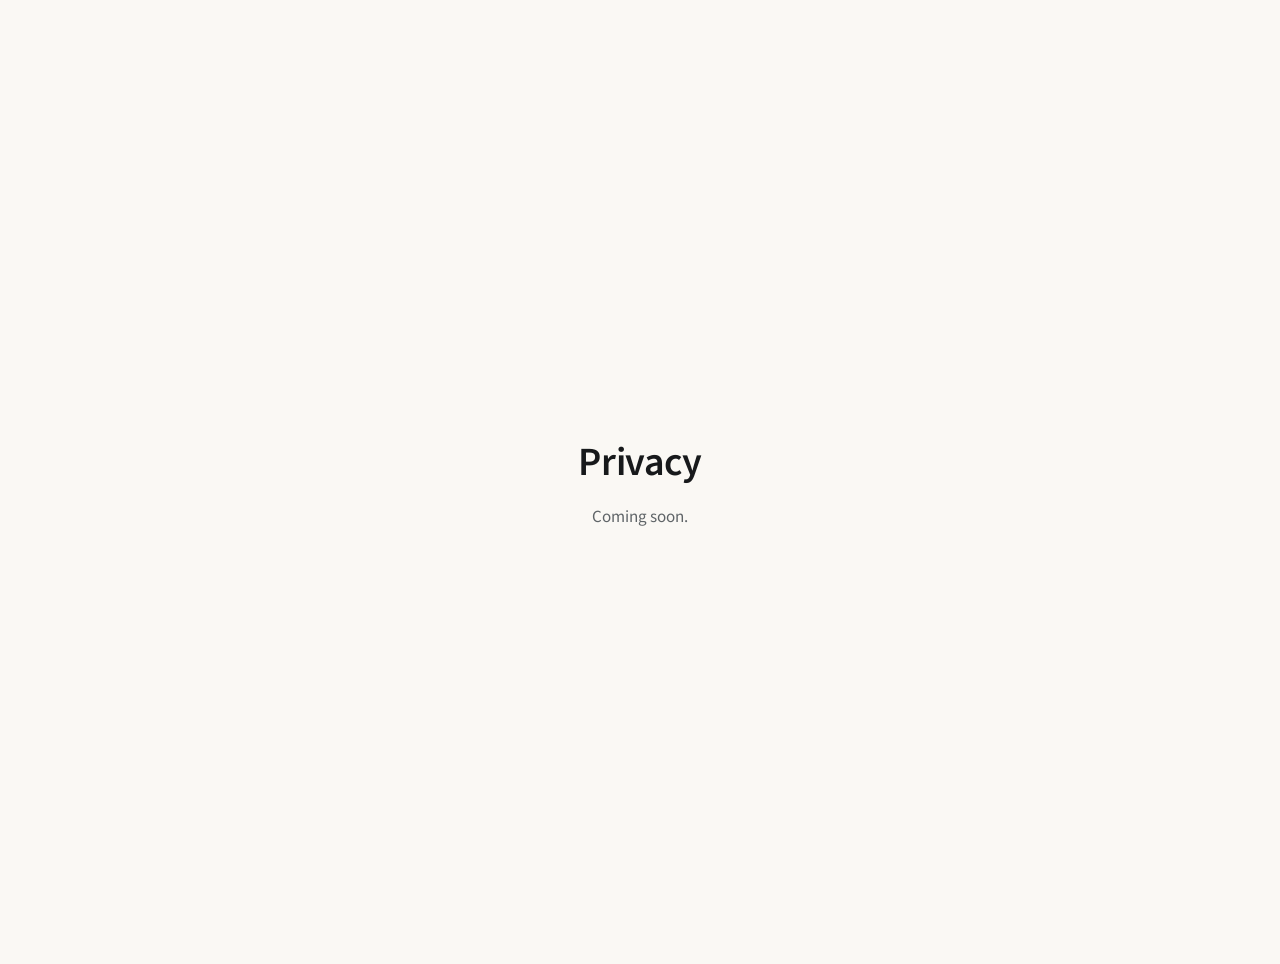
==== privacy/index.html @ 16b5267e "Landing page, privacy and terms placeholders, CNAME Google's OAuth Branding page needs an authorized" ====
<!doctype html>
<html lang="en">
<head>
<meta charset="utf-8">
<meta name="viewport" content="width=device-width, initial-scale=1">
<title>Privacy &middot; Classifido</title>
<link rel="preconnect" href="https://fonts.googleapis.com">
<link rel="preconnect" href="https://fonts.gstatic.com" crossorigin>
<link rel="stylesheet"
      href="https://fonts.googleapis.com/css2?family=Source+Sans+3:wght@400;600&display=swap">
<style>
/* A placeholder so this URL is neither a 404 nor a blank page. The real
   content lands next trip; the ground, ink and type are the landing page's. */
body {
  margin: 0;
  min-height: 100vh;
  min-height: 100svh;
  display: flex;
  align-items: center;
  justify-content: center;
  background: #faf8f4;
  color: #17191b;
  font-family: 'Source Sans 3', -apple-system, BlinkMacSystemFont,
               'Segoe UI', Roboto, Helvetica, Arial, sans-serif;
  font-weight: 400;
  line-height: 1.5;
  text-align: center;
  padding: 2rem 1.5rem;
}
h1 {
  margin: 0;
  font-size: clamp(1.75rem, 5.5vmin, 2.5rem);
  font-weight: 600;
  letter-spacing: -0.01em;
}
p { margin: 0.75rem 0 0; color: #5f6467; font-size: 1.0625rem; }
</style>
</head>
<body>
<main>
  <h1>Privacy</h1>
  <p>Coming soon.</p>
</main>
</body>
</html>
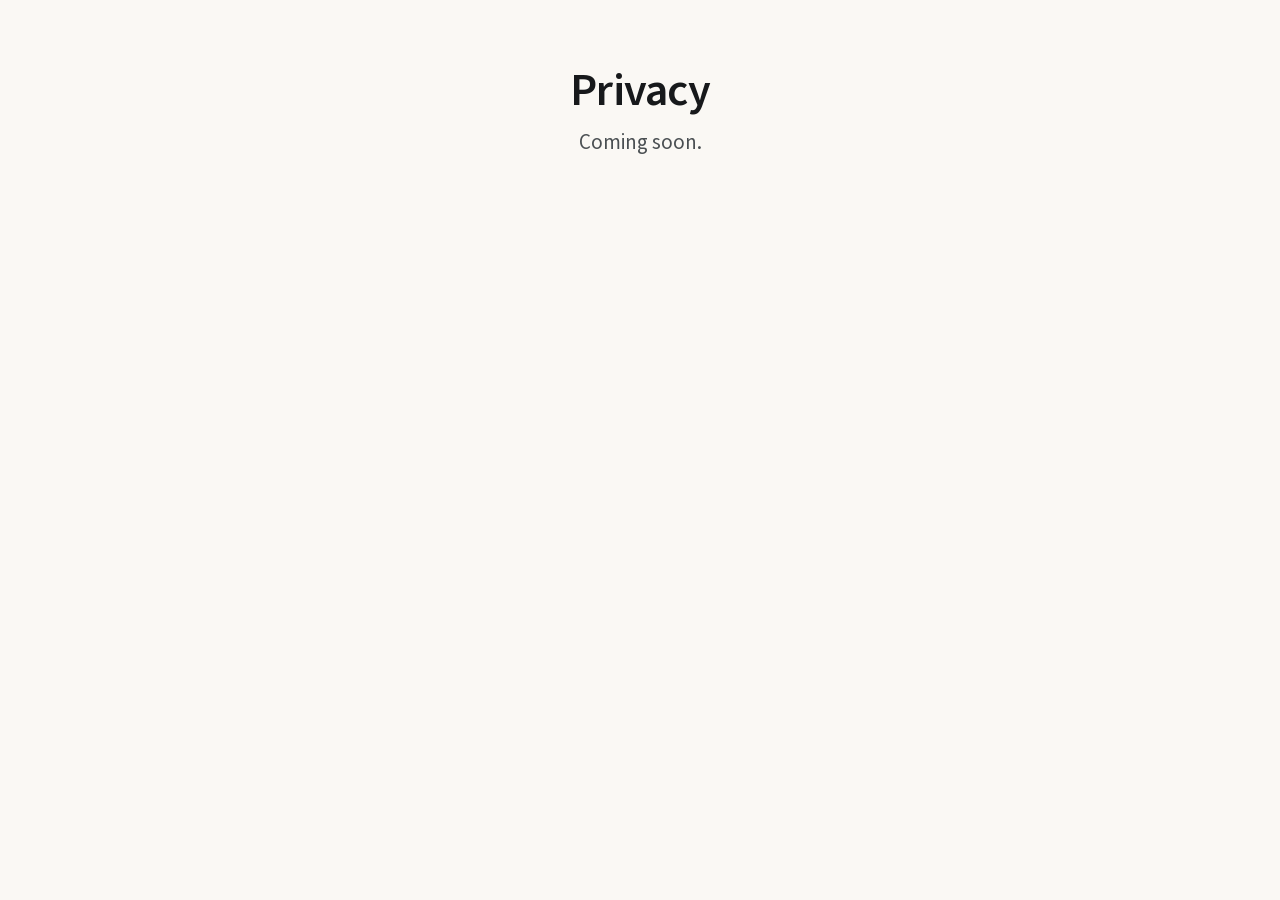
==== commit c3946b4d: "The name treatment is the sign-in page's lockup, copied from render.py The apex set the name as plai" ====
--- a/privacy/index.html
+++ b/privacy/index.html
@@ -2,44 +2,75 @@
 <html lang="en">
 <head>
 <meta charset="utf-8">
-<meta name="viewport" content="width=device-width, initial-scale=1">
+<meta name="viewport" content="width=device-width,initial-scale=1">
 <title>Privacy &middot; Classifido</title>
-<link rel="preconnect" href="https://fonts.googleapis.com">
-<link rel="preconnect" href="https://fonts.gstatic.com" crossorigin>
-<link rel="stylesheet"
-      href="https://fonts.googleapis.com/css2?family=Source+Sans+3:wght@400;600&display=swap">
 <style>
 /* A placeholder so this URL is neither a 404 nor a blank page. The real
-   content lands next trip; the ground, ink and type are the landing page's. */
+   content lands next trip. The ground, the ink, the faces and the muted body
+   colour are the sign-in page's, copied through index.html -- see the README
+   for where they came from. */
+@font-face { font-family: "Source Sans 3"; font-style: normal; font-weight: 400;
+             font-display: swap;
+             src: url("/fonts/SourceSans3-Regular.ttf.woff2") format("woff2"); }
+@font-face { font-family: "Source Sans 3"; font-style: normal; font-weight: 600;
+             font-display: swap;
+             src: url("/fonts/SourceSans3-Semibold.ttf.woff2") format("woff2"); }
+
+*, *::before, *::after { box-sizing: border-box; }
+html, body { height: 100%; }
+html { -webkit-text-size-adjust: 100%; }
 body {
   margin: 0;
-  min-height: 100vh;
-  min-height: 100svh;
-  display: flex;
-  align-items: center;
-  justify-content: center;
   background: #faf8f4;
   color: #17191b;
-  font-family: 'Source Sans 3', -apple-system, BlinkMacSystemFont,
-               'Segoe UI', Roboto, Helvetica, Arial, sans-serif;
-  font-weight: 400;
-  line-height: 1.5;
+  font-family: "Source Sans 3", system-ui, sans-serif;
+  --pad-top: 67px;
+  --col-pad: 80px;
+  --col-max: 620px;
+  --heading: 46px;
+  --tagline: 21px;
+}
+@media (max-width: 1014px) {
+  body { --pad-top: 273px; --col-pad: 64px; --col-max: 560px;
+         --heading: 42px; --tagline: 20px; }
+}
+@media (max-width: 612px) {
+  body { --pad-top: 161px; --col-pad: 26px; --col-max: 390px;
+         --heading: 33px; --tagline: 17px; }
+}
+.frame {
+  min-height: 100%;
+  display: flex;
+  flex-direction: column;
+  align-items: center;
+  justify-content: flex-start;
+  padding-top: var(--pad-top);
+  padding-bottom: calc(24px + env(safe-area-inset-bottom));
+}
+.column {
+  display: flex;
+  flex-direction: column;
+  align-items: center;
+  gap: 14px;
+  padding: 0 var(--col-pad);
+  width: 100%;
+  max-width: var(--col-max);
   text-align: center;
-  padding: 2rem 1.5rem;
 }
 h1 {
   margin: 0;
-  font-size: clamp(1.75rem, 5.5vmin, 2.5rem);
   font-weight: 600;
-  letter-spacing: -0.01em;
+  letter-spacing: -.015em;
+  line-height: 1;
+  font-size: var(--heading);
 }
-p { margin: 0.75rem 0 0; color: #5f6467; font-size: 1.0625rem; }
+p { margin: 0; color: #4a4f52; line-height: 1.45; font-size: var(--tagline); }
 </style>
 </head>
 <body>
-<main>
-  <h1>Privacy</h1>
-  <p>Coming soon.</p>
-</main>
+<div class="frame"><div class="column">
+<h1>Privacy</h1>
+<p>Coming soon.</p>
+</div></div>
 </body>
 </html>
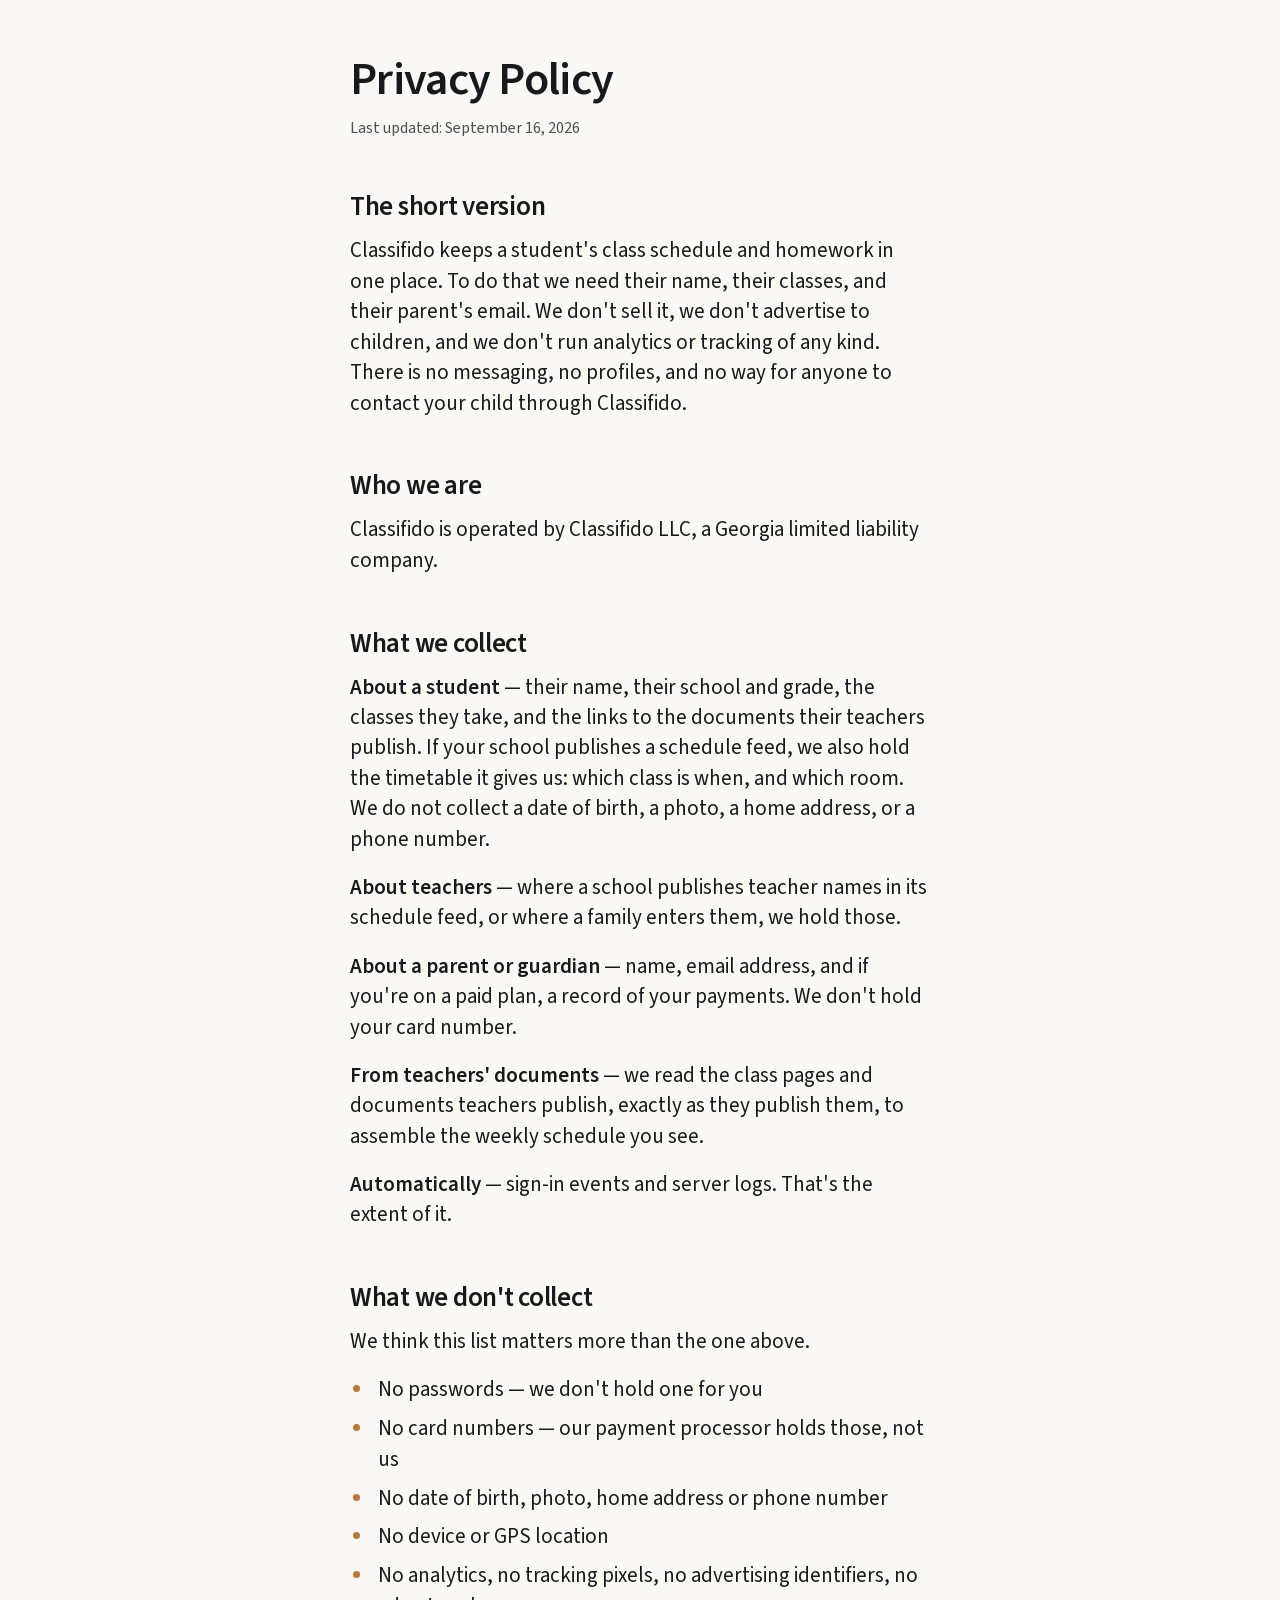
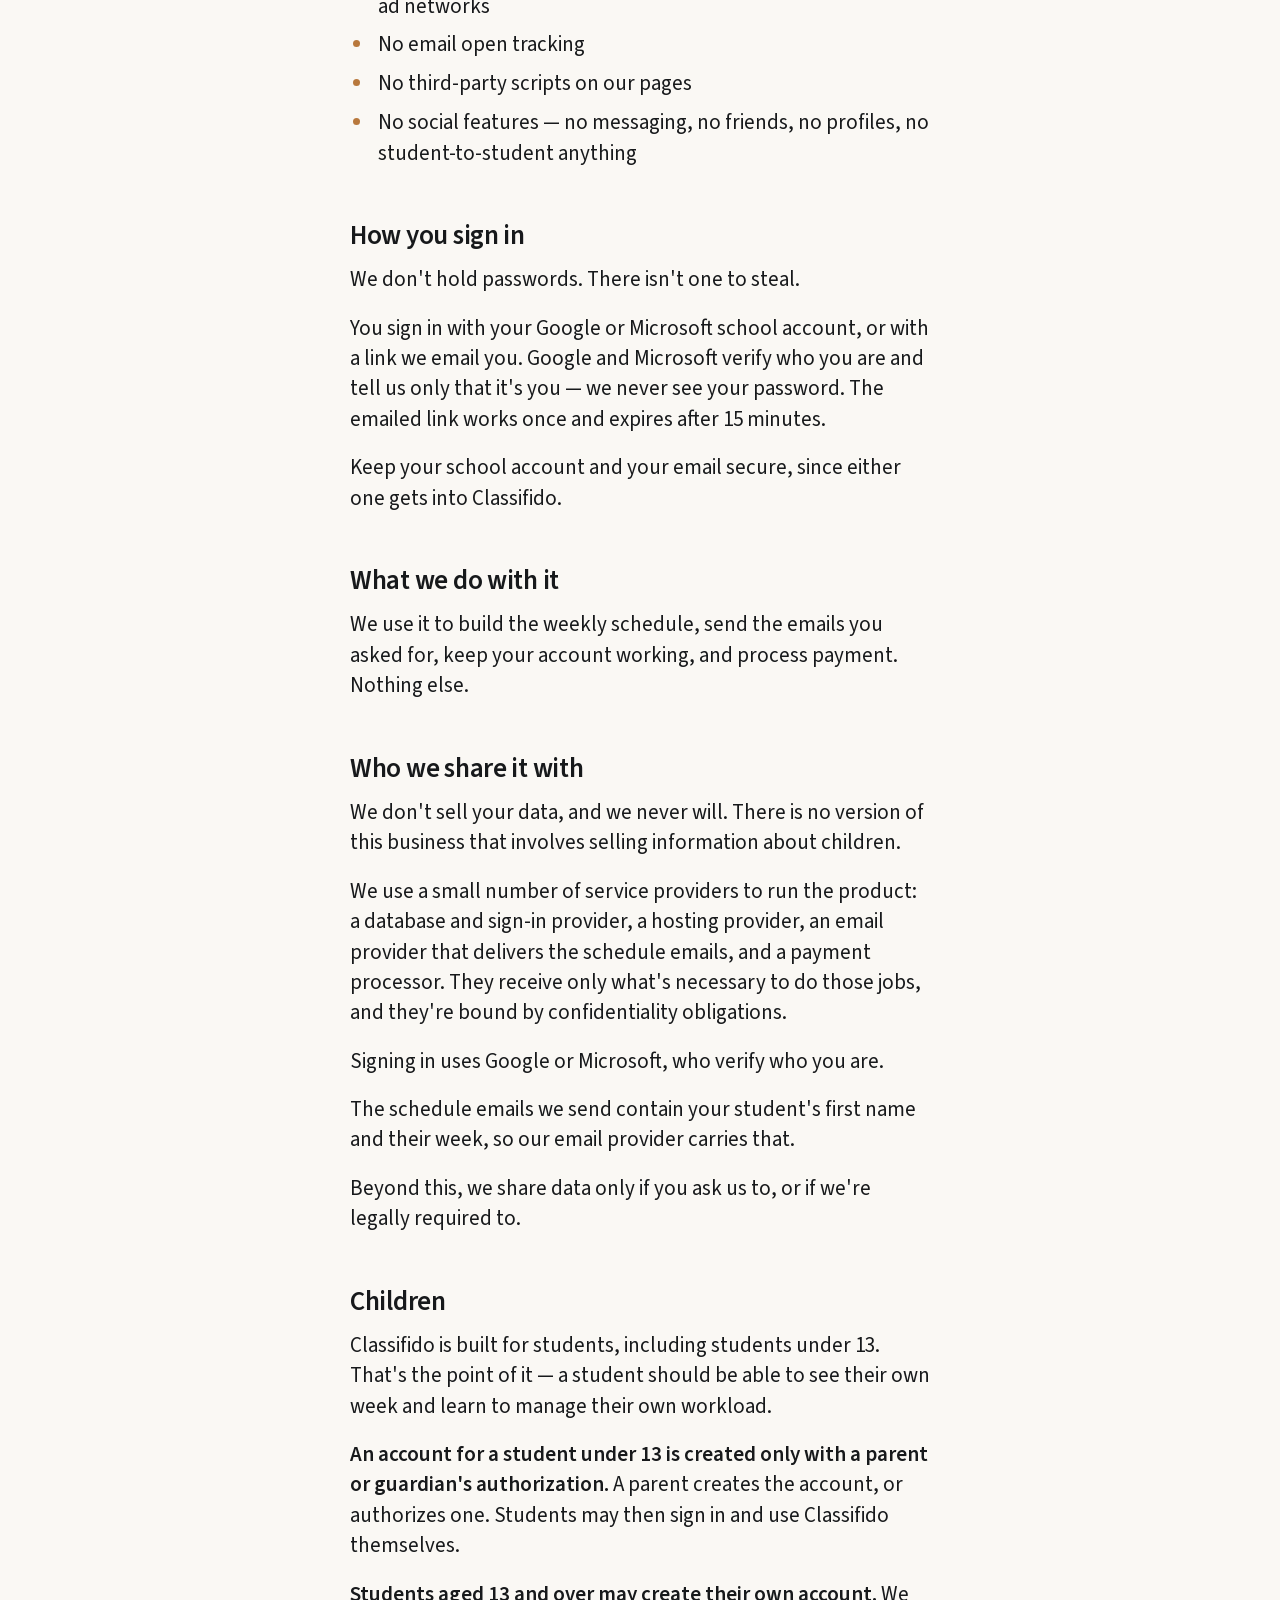
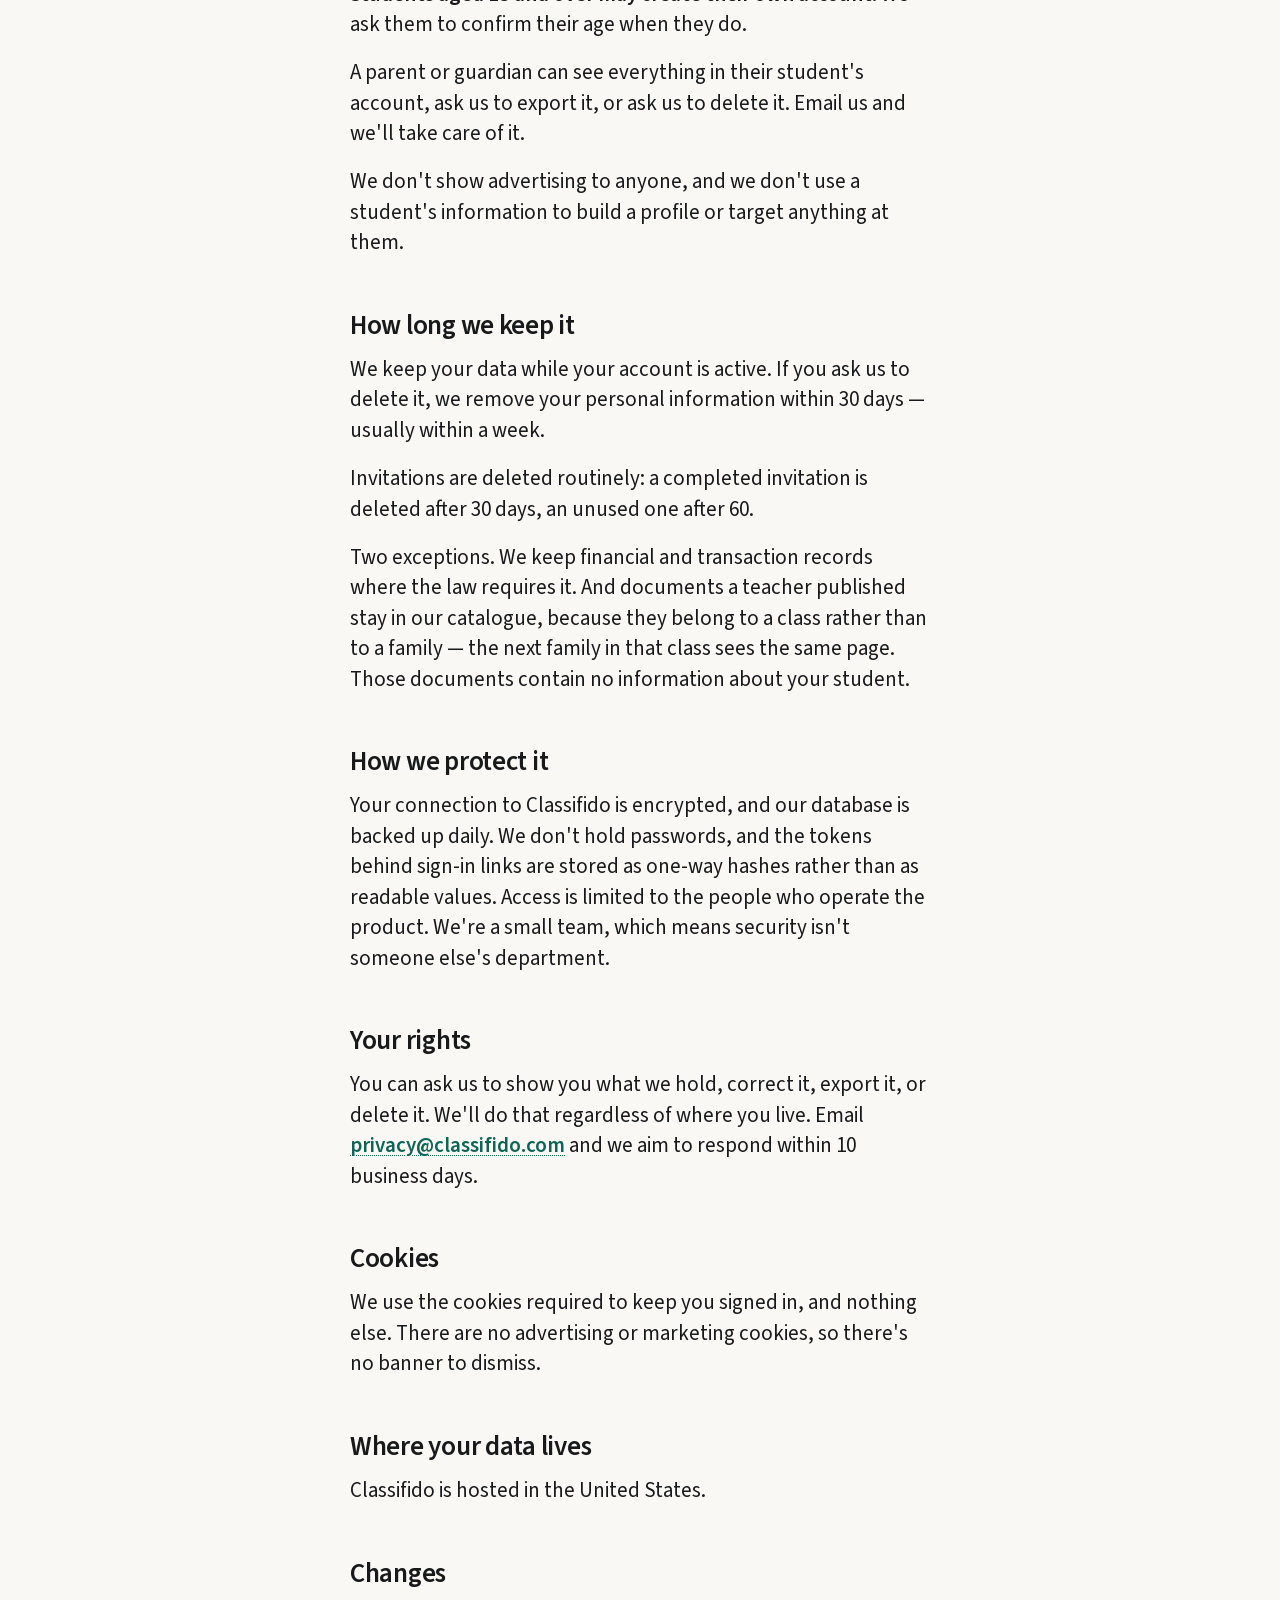
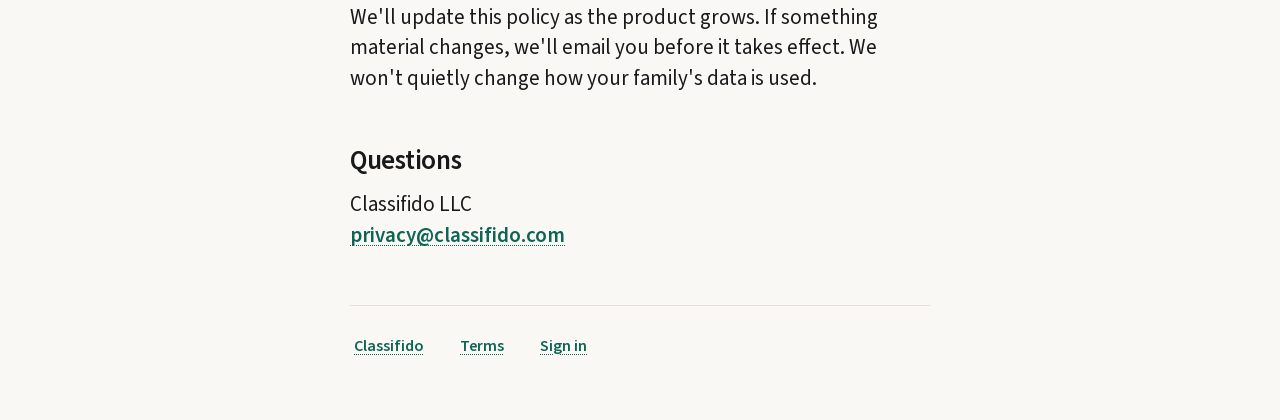
==== commit dacdb628: "The privacy policy and the terms, and one stylesheet instead of three /privacy and /terms were a tit" ====
--- a/privacy/index.html
+++ b/privacy/index.html
@@ -4,73 +4,78 @@
 <meta charset="utf-8">
 <meta name="viewport" content="width=device-width,initial-scale=1">
 <title>Privacy &middot; Classifido</title>
-<style>
-/* A placeholder so this URL is neither a 404 nor a blank page. The real
-   content lands next trip. The ground, the ink, the faces and the muted body
-   colour are the sign-in page's, copied through index.html -- see the README
-   for where they came from. */
-@font-face { font-family: "Source Sans 3"; font-style: normal; font-weight: 400;
-             font-display: swap;
-             src: url("/fonts/SourceSans3-Regular.ttf.woff2") format("woff2"); }
-@font-face { font-family: "Source Sans 3"; font-style: normal; font-weight: 600;
-             font-display: swap;
-             src: url("/fonts/SourceSans3-Semibold.ttf.woff2") format("woff2"); }
-
-*, *::before, *::after { box-sizing: border-box; }
-html, body { height: 100%; }
-html { -webkit-text-size-adjust: 100%; }
-body {
-  margin: 0;
-  background: #faf8f4;
-  color: #17191b;
-  font-family: "Source Sans 3", system-ui, sans-serif;
-  --pad-top: 67px;
-  --col-pad: 80px;
-  --col-max: 620px;
-  --heading: 46px;
-  --tagline: 21px;
-}
-@media (max-width: 1014px) {
-  body { --pad-top: 273px; --col-pad: 64px; --col-max: 560px;
-         --heading: 42px; --tagline: 20px; }
-}
-@media (max-width: 612px) {
-  body { --pad-top: 161px; --col-pad: 26px; --col-max: 390px;
-         --heading: 33px; --tagline: 17px; }
-}
-.frame {
-  min-height: 100%;
-  display: flex;
-  flex-direction: column;
-  align-items: center;
-  justify-content: flex-start;
-  padding-top: var(--pad-top);
-  padding-bottom: calc(24px + env(safe-area-inset-bottom));
-}
-.column {
-  display: flex;
-  flex-direction: column;
-  align-items: center;
-  gap: 14px;
-  padding: 0 var(--col-pad);
-  width: 100%;
-  max-width: var(--col-max);
-  text-align: center;
-}
-h1 {
-  margin: 0;
-  font-weight: 600;
-  letter-spacing: -.015em;
-  line-height: 1;
-  font-size: var(--heading);
-}
-p { margin: 0; color: #4a4f52; line-height: 1.45; font-size: var(--tagline); }
-</style>
+<meta name="description" content="How Classifido handles a family's information.">
+<link rel="stylesheet" href="/site.css">
 </head>
 <body>
-<div class="frame"><div class="column">
-<h1>Privacy</h1>
-<p>Coming soon.</p>
-</div></div>
+<div class="page">
+<main class="doc">
+<h1>Privacy Policy</h1>
+<p class="updated">Last updated: September 16, 2026</p>
+<h2>The short version</h2>
+<p>Classifido keeps a student's class schedule and homework in one place. To do that we need their name, their classes, and their parent's email. We don't sell it, we don't advertise to children, and we don't run analytics or tracking of any kind. There is no messaging, no profiles, and no way for anyone to contact your child through Classifido.</p>
+<h2>Who we are</h2>
+<p>Classifido is operated by Classifido LLC, a Georgia limited liability company.</p>
+<h2>What we collect</h2>
+<p><strong>About a student</strong> — their name, their school and grade, the classes they take, and the links to the documents their teachers publish. If your school publishes a schedule feed, we also hold the timetable it gives us: which class is when, and which room. We do not collect a date of birth, a photo, a home address, or a phone number.</p>
+<p><strong>About teachers</strong> — where a school publishes teacher names in its schedule feed, or where a family enters them, we hold those.</p>
+<p><strong>About a parent or guardian</strong> — name, email address, and if you're on a paid plan, a record of your payments. We don't hold your card number.</p>
+<p><strong>From teachers' documents</strong> — we read the class pages and documents teachers publish, exactly as they publish them, to assemble the weekly schedule you see.</p>
+<p><strong>Automatically</strong> — sign-in events and server logs. That's the extent of it.</p>
+<h2>What we don't collect</h2>
+<p>We think this list matters more than the one above.</p>
+<ul>
+<li>No passwords — we don't hold one for you</li>
+<li>No card numbers — our payment processor holds those, not us</li>
+<li>No date of birth, photo, home address or phone number</li>
+<li>No device or GPS location</li>
+<li>No analytics, no tracking pixels, no advertising identifiers, no ad networks</li>
+<li>No email open tracking</li>
+<li>No third-party scripts on our pages</li>
+<li>No social features — no messaging, no friends, no profiles, no student-to-student anything</li>
+</ul>
+<h2>How you sign in</h2>
+<p>We don't hold passwords. There isn't one to steal.</p>
+<p>You sign in with your Google or Microsoft school account, or with a link we email you. Google and Microsoft verify who you are and tell us only that it's you — we never see your password. The emailed link works once and expires after 15 minutes.</p>
+<p>Keep your school account and your email secure, since either one gets into Classifido.</p>
+<h2>What we do with it</h2>
+<p>We use it to build the weekly schedule, send the emails you asked for, keep your account working, and process payment. Nothing else.</p>
+<h2>Who we share it with</h2>
+<p>We don't sell your data, and we never will. There is no version of this business that involves selling information about children.</p>
+<p>We use a small number of service providers to run the product: a database and sign-in provider, a hosting provider, an email provider that delivers the schedule emails, and a payment processor. They receive only what's necessary to do those jobs, and they're bound by confidentiality obligations.</p>
+<p>Signing in uses Google or Microsoft, who verify who you are.</p>
+<p>The schedule emails we send contain your student's first name and their week, so our email provider carries that.</p>
+<p>Beyond this, we share data only if you ask us to, or if we're legally required to.</p>
+<h2>Children</h2>
+<p>Classifido is built for students, including students under 13. That's the point of it — a student should be able to see their own week and learn to manage their own workload.</p>
+<p><strong>An account for a student under 13 is created only with a parent or guardian's authorization.</strong> A parent creates the account, or authorizes one. Students may then sign in and use Classifido themselves.</p>
+<p><strong>Students aged 13 and over may create their own account.</strong> We ask them to confirm their age when they do.</p>
+<p>A parent or guardian can see everything in their student's account, ask us to export it, or ask us to delete it. Email us and we'll take care of it.</p>
+<p>We don't show advertising to anyone, and we don't use a student's information to build a profile or target anything at them.</p>
+<h2>How long we keep it</h2>
+<p>We keep your data while your account is active. If you ask us to delete it, we remove your personal information within 30 days — usually within a week.</p>
+<p>Invitations are deleted routinely: a completed invitation is deleted after 30 days, an unused one after 60.</p>
+<p>Two exceptions. We keep financial and transaction records where the law requires it. And documents a teacher published stay in our catalogue, because they belong to a class rather than to a family — the next family in that class sees the same page. Those documents contain no information about your student.</p>
+<h2>How we protect it</h2>
+<p>Your connection to Classifido is encrypted, and our database is backed up daily. We don't hold passwords, and the tokens behind sign-in links are stored as one-way hashes rather than as readable values. Access is limited to the people who operate the product. We're a small team, which means security isn't someone else's department.</p>
+<h2>Your rights</h2>
+<p>You can ask us to show you what we hold, correct it, export it, or delete it. We'll do that regardless of where you live. Email <a href="mailto:privacy@classifido.com">privacy@classifido.com</a> and we aim to respond within 10 business days.</p>
+<h2>Cookies</h2>
+<p>We use the cookies required to keep you signed in, and nothing else. There are no advertising or marketing cookies, so there's no banner to dismiss.</p>
+<h2>Where your data lives</h2>
+<p>Classifido is hosted in the United States.</p>
+<h2>Changes</h2>
+<p>We'll update this policy as the product grows. If something material changes, we'll email you before it takes effect. We won't quietly change how your family's data is used.</p>
+<h2>Questions</h2>
+<p>Classifido LLC<br><a href="mailto:privacy@classifido.com">privacy@classifido.com</a></p>
+<div class="footer">
+<nav>
+<a href="/">Classifido</a>
+<a href="/terms">Terms</a>
+<a href="https://app.classifido.com">Sign in</a>
+</nav>
+</div>
+</main>
+</div>
 </body>
 </html>
--- a/site.css
+++ b/site.css
@@ -0,0 +1,206 @@
+/* =========================================================================
+ * THE ONE STYLESHEET. Every page in this repo links this file and declares
+ * nothing of its own that this file already answers.
+ * =========================================================================
+ *
+ * The faces, the ground, the ink, the accent and the whole type scale below
+ * were lifted out of `index.html`, which took them from what `src/render.py`
+ * in the product repo actually rendered -- see the README. They lived in
+ * three copies (index, privacy, terms) until the two documents landed;
+ * three copies of one answer is three answers waiting to drift, so they are
+ * here once now. Re-copying from render.py means editing THIS file.
+ *
+ * What is NOT here: the lockup. `.frame` / `.watermark` / `.mark` / `.type`
+ * / `.wordmark` / `.i` / `.cap` / `.fido` and the three cap size rules stay
+ * inline in `index.html`, because they are a rendered artifact of one
+ * function and only that page has an element for any of them.
+ * ---------------------------------------------------------------------- */
+
+@font-face { font-family: "Source Sans 3"; font-style: normal; font-weight: 400;
+             font-display: swap;
+             src: url("/fonts/SourceSans3-Regular.ttf.woff2") format("woff2"); }
+@font-face { font-family: "Source Sans 3"; font-style: normal; font-weight: 600;
+             font-display: swap;
+             src: url("/fonts/SourceSans3-Semibold.ttf.woff2") format("woff2"); }
+
+*, *::before, *::after { box-sizing: border-box; }
+html, body { height: 100%; }
+html { -webkit-text-size-adjust: 100%; }
+
+/* The variable block is the sign-in page's, with the rows this site has no
+   element for -- the buttons, the field, the two provider marks -- left out.
+   The values that remain are untouched. */
+body {
+  margin: 0;
+  background: #faf8f4;
+  color: #17191b;
+  font-family: "Source Sans 3", system-ui, sans-serif;
+  --pad-top: 67px;
+  --col-pad: 80px;
+  --col-max: 620px;
+  --col-gap: 40px;
+  --mark: 128px;
+  --wordmark: 46px;
+  --tagline: 21px;
+  --small: 16px;
+  --action: 364px;
+  --watermark: 500px;
+}
+@media (max-width: 1014px) {
+  body {
+    --pad-top: 273px; --col-pad: 64px; --col-max: 560px; --col-gap: 36px;
+    --mark: 116px; --wordmark: 42px; --tagline: 20px; --small: 15.5px;
+    --action: 344px; --watermark: 460px;
+  }
+}
+@media (max-width: 612px) {
+  body {
+    --pad-top: 161px; --col-pad: 26px; --col-max: 390px; --col-gap: 26px;
+    --mark: 88px; --wordmark: 33px; --tagline: 17px; --small: 14.5px;
+    --action: 100%; --watermark: 300px;
+  }
+}
+
+/* ------------------------------------------------------------------ links
+ *
+ * The face is `web/src/link.css`'s, and the sign-in page's `.secondary`
+ * carries the same three declarations for the same reason -- dotted 1px at
+ * 3px offset, solid 1.5px on hover. Underlined at rest because the iPad this
+ * site is read on has no hover.
+ *
+ * **600 is the one deliberate departure from `.secondary`.** That control is
+ * a de-emphasised way out from under a white button; on the landing page
+ * these links are the only controls there is, and `link.css` states an
+ * action link takes the accent and 600. Reported rather than taken quietly.
+ */
+a {
+  color: #0e6455;
+  font-weight: 600;
+  text-decoration: underline dotted;
+  text-decoration-thickness: 1px;
+  text-underline-offset: 3px;
+}
+a:hover {
+  text-decoration-style: solid;
+  text-decoration-thickness: 1.5px;
+}
+/* The sign-in page's own focus ring, off `.address:focus-visible`. */
+a:focus-visible { outline: 2px solid #0e6455; outline-offset: 1px; border-radius: 2px; }
+
+/* **A 44px touch target that costs the copied rhythm nothing.** A link
+   standing on its own -- in the landing page's `nav`, in a contact line, in
+   a document's footer -- gets 13px top and bottom on a line box of about
+   20px, which gets a finger to 46px. That pad is invisible, and left alone
+   it would push each group 26px further down than the sign-in page's
+   `.action` sits; the negative margins give exactly that pad back, so the
+   gaps a reader SEES are the copied ones.
+
+   Scoped, because a link inside running prose must NOT be an inline-block
+   with 13px of padding -- in a wrapped paragraph that overlaps the lines
+   above and below it. In prose a link takes the face above and the size of
+   the sentence it sits in, and nothing more. */
+nav a, .contact a {
+  display: inline-block;
+  font-size: var(--small);
+  padding: 13px 4px;
+}
+nav, .contact { margin: -13px 0; }
+
+/* The row itself. Column-gap is the separator's room; row-gap is what keeps
+   the links readable if a narrow phone wraps them. The landing page centres
+   this row under its lockup; a document's footer leaves it ranged left with
+   the prose above it, which is flex's own default. */
+nav {
+  display: flex;
+  flex-wrap: wrap;
+  align-items: center;
+  gap: 4px 28px;
+}
+
+/* -------------------------------------------------- the document pages
+ *
+ * /privacy and /terms are a page type the sign-in page has no equivalent of,
+ * so the four rules below are this repo's own. They are derived from the
+ * scale above rather than being a second answer to it: the title is
+ * `--wordmark`, the running text is `--tagline`, and `--section` is the one
+ * step the scale was missing between them. No new colour, no second face.
+ *
+ * The measure is in `ch`, so the readable line length is a count of
+ * characters at whatever size the breakpoint above has chosen -- it cannot
+ * fall out of step with the type the way a pixel width would. It is written
+ * on `.doc` and NOT hoisted into a variable up here, because `ch` is
+ * resolved where it is DECLARED: on `body`, which carries no font-size of
+ * its own, `62ch` silently means 62 characters of the browser's 16px
+ * default and stops tracking the scale entirely. Measured in the browser at
+ * 1440px: it came out a fixed 493px at every breakpoint. */
+body { --section: 27px; }
+@media (max-width: 1014px) { body { --section: 25px; } }
+@media (max-width: 612px)  { body { --section: 21px; } }
+
+/* The top pad is NOT `--pad-top`. That value drops the landing page's lockup
+   to where a family meets it one click later; a document has a title at the
+   top and wants to start near the top of the screen. */
+.page {
+  min-height: 100%;
+  padding: 56px var(--col-pad) calc(64px + env(safe-area-inset-bottom));
+}
+@media (max-width: 612px) { .page { padding-top: 34px; } }
+
+.doc {
+  display: block;
+  width: 100%;
+  /* The prose size lives here so the `ch` below resolves against it, and so
+     every child inherits the running-text size without restating it. */
+  font-size: var(--tagline);
+  max-width: 58ch;
+  margin: 0 auto;
+  /* Left-ranged, unlike the landing page. Three centred lines under a mark
+     are a lockup; nine pages of centred prose are unreadable. */
+  text-align: left;
+  /* A long address or a long hyphenated run must break rather than push the
+     column sideways on a 320px phone. */
+  overflow-wrap: break-word;
+}
+
+.doc h1 {
+  margin: 0;
+  font-weight: 600;
+  letter-spacing: -.015em;
+  line-height: 1;
+  font-size: var(--wordmark);
+}
+/* The date, at the size and the muted ink the site gives its small text. */
+.doc .updated {
+  margin: 14px 0 0;
+  color: #4a4f52;
+  font-size: var(--small);
+}
+.doc h2 {
+  margin: 1.9em 0 0;
+  font-weight: 600;
+  letter-spacing: -.01em;
+  line-height: 1.2;
+  font-size: var(--section);
+}
+.doc p, .doc li {
+  margin: 0;
+  line-height: 1.45;
+}
+/* The site's line-height is 1.45 and stays 1.45. A document gets its air
+   between paragraphs instead of inside them, which leaves the reading
+   texture identical to the landing page's line. */
+.doc p { margin-top: .85em; }
+.doc h2 + p { margin-top: .6em; }
+.doc strong { font-weight: 600; }
+
+.doc ul { margin: .85em 0 0; padding-left: 1.15em; }
+.doc li { margin-top: .4em; padding-left: .2em; }
+.doc li::marker { color: #b8783c; }
+
+/* The way back. Sits below a rule at the muted ink, and holds the same three
+   links the landing page holds. */
+.doc .footer {
+  margin-top: 2.6em;
+  padding-top: 1.4em;
+  border-top: 1px solid #e6e1d7;
+}
